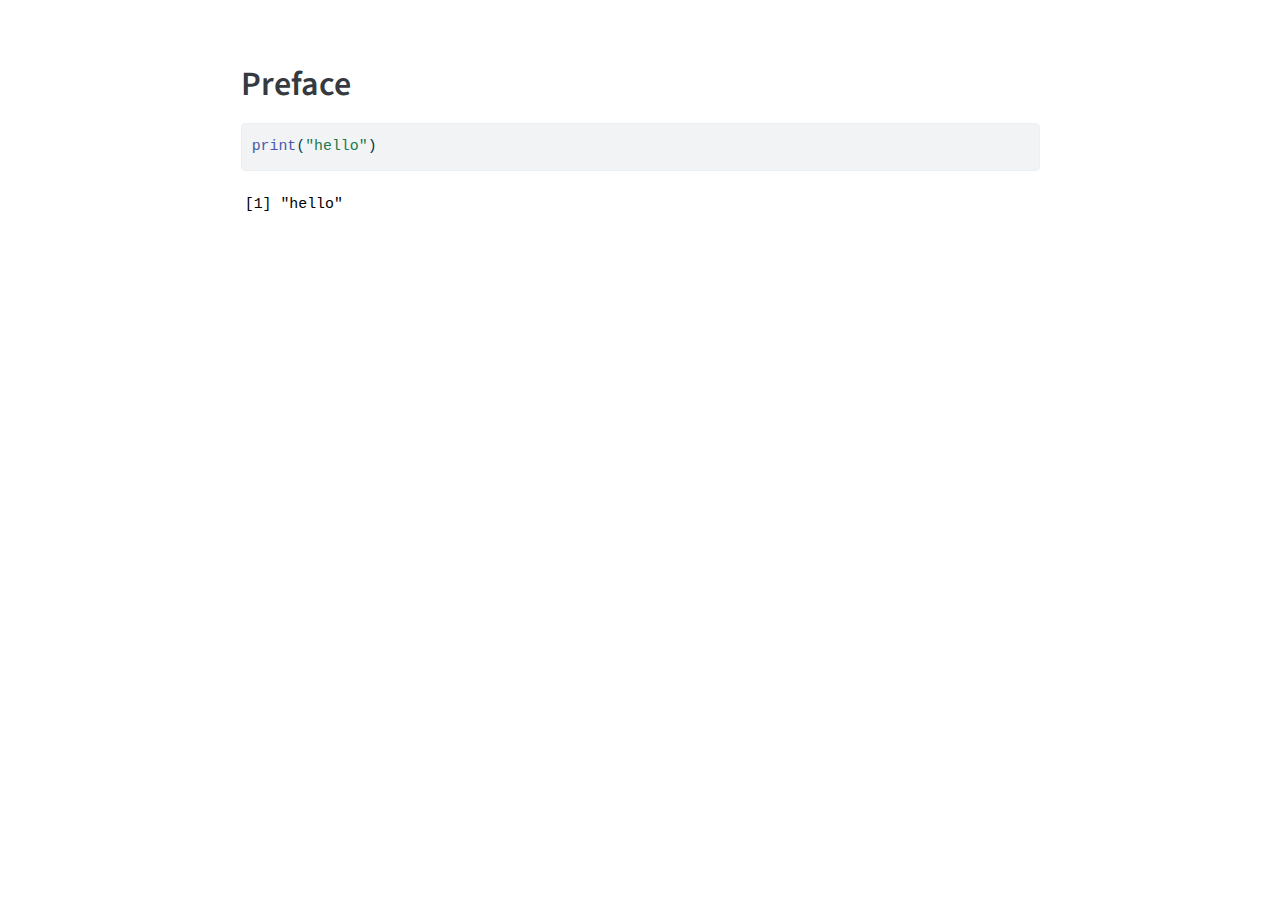
==== docs/index.html @ a54614bc "remove dark theme to resolve render issue" ====
<!DOCTYPE html>
<html xmlns="http://www.w3.org/1999/xhtml" lang="en" xml:lang="en"><head>

<meta charset="utf-8">
<meta name="generator" content="quarto-1.5.52">

<meta name="viewport" content="width=device-width, initial-scale=1.0, user-scalable=yes">


<title>index</title>
<style>
code{white-space: pre-wrap;}
span.smallcaps{font-variant: small-caps;}
div.columns{display: flex; gap: min(4vw, 1.5em);}
div.column{flex: auto; overflow-x: auto;}
div.hanging-indent{margin-left: 1.5em; text-indent: -1.5em;}
ul.task-list{list-style: none;}
ul.task-list li input[type="checkbox"] {
  width: 0.8em;
  margin: 0 0.8em 0.2em -1em; /* quarto-specific, see https://github.com/quarto-dev/quarto-cli/issues/4556 */ 
  vertical-align: middle;
}
/* CSS for syntax highlighting */
pre > code.sourceCode { white-space: pre; position: relative; }
pre > code.sourceCode > span { line-height: 1.25; }
pre > code.sourceCode > span:empty { height: 1.2em; }
.sourceCode { overflow: visible; }
code.sourceCode > span { color: inherit; text-decoration: inherit; }
div.sourceCode { margin: 1em 0; }
pre.sourceCode { margin: 0; }
@media screen {
div.sourceCode { overflow: auto; }
}
@media print {
pre > code.sourceCode { white-space: pre-wrap; }
pre > code.sourceCode > span { display: inline-block; text-indent: -5em; padding-left: 5em; }
}
pre.numberSource code
  { counter-reset: source-line 0; }
pre.numberSource code > span
  { position: relative; left: -4em; counter-increment: source-line; }
pre.numberSource code > span > a:first-child::before
  { content: counter(source-line);
    position: relative; left: -1em; text-align: right; vertical-align: baseline;
    border: none; display: inline-block;
    -webkit-touch-callout: none; -webkit-user-select: none;
    -khtml-user-select: none; -moz-user-select: none;
    -ms-user-select: none; user-select: none;
    padding: 0 4px; width: 4em;
  }
pre.numberSource { margin-left: 3em;  padding-left: 4px; }
div.sourceCode
  {   }
@media screen {
pre > code.sourceCode > span > a:first-child::before { text-decoration: underline; }
}
</style>


<script src="site_libs/quarto-nav/quarto-nav.js"></script>
<script src="site_libs/clipboard/clipboard.min.js"></script>
<script src="site_libs/quarto-search/autocomplete.umd.js"></script>
<script src="site_libs/quarto-search/fuse.min.js"></script>
<script src="site_libs/quarto-search/quarto-search.js"></script>
<meta name="quarto:offset" content="./">
<script src="site_libs/quarto-html/quarto.js"></script>
<script src="site_libs/quarto-html/popper.min.js"></script>
<script src="site_libs/quarto-html/tippy.umd.min.js"></script>
<script src="site_libs/quarto-html/anchor.min.js"></script>
<link href="site_libs/quarto-html/tippy.css" rel="stylesheet">
<link href="site_libs/quarto-html/quarto-syntax-highlighting.css" rel="stylesheet" id="quarto-text-highlighting-styles">
<script src="site_libs/bootstrap/bootstrap.min.js"></script>
<link href="site_libs/bootstrap/bootstrap-icons.css" rel="stylesheet">
<link href="site_libs/bootstrap/bootstrap.min.css" rel="stylesheet" id="quarto-bootstrap" data-mode="light">
<script id="quarto-search-options" type="application/json">{
  "location": "sidebar",
  "copy-button": false,
  "collapse-after": 3,
  "panel-placement": "start",
  "type": "textbox",
  "limit": 50,
  "keyboard-shortcut": [
    "f",
    "/",
    "s"
  ],
  "show-item-context": false,
  "language": {
    "search-no-results-text": "No results",
    "search-matching-documents-text": "matching documents",
    "search-copy-link-title": "Copy link to search",
    "search-hide-matches-text": "Hide additional matches",
    "search-more-match-text": "more match in this document",
    "search-more-matches-text": "more matches in this document",
    "search-clear-button-title": "Clear",
    "search-text-placeholder": "",
    "search-detached-cancel-button-title": "Cancel",
    "search-submit-button-title": "Submit",
    "search-label": "Search"
  }
}</script>
<style>html{ scroll-behavior: smooth; }</style>
<script async="" src="https://hypothes.is/embed.js"></script>
<script>
  window.document.addEventListener("DOMContentLoaded", function (_event) {
    document.body.classList.add('hypothesis-enabled');
  });
</script>


</head>

<body class="fullcontent">

<div id="quarto-search-results"></div>
<!-- content -->
<div id="quarto-content" class="quarto-container page-columns page-rows-contents page-layout-article">
<!-- sidebar -->
<!-- margin-sidebar -->
    
<!-- main -->
<main class="content" id="quarto-document-content">




<section id="preface" class="level1 unnumbered">
<h1 class="unnumbered">Preface</h1>
<div class="cell">
<div class="sourceCode cell-code" id="cb1"><pre class="sourceCode r code-with-copy"><code class="sourceCode r"><span id="cb1-1"><a href="#cb1-1" aria-hidden="true" tabindex="-1"></a><span class="fu">print</span>(<span class="st">"hello"</span>)</span></code><button title="Copy to Clipboard" class="code-copy-button"><i class="bi"></i></button></pre></div>
<div class="cell-output cell-output-stdout">
<pre><code>[1] "hello"</code></pre>
</div>
</div>


</section>

</main> <!-- /main -->
<script id="quarto-html-after-body" type="application/javascript">
window.document.addEventListener("DOMContentLoaded", function (event) {
  const toggleBodyColorMode = (bsSheetEl) => {
    const mode = bsSheetEl.getAttribute("data-mode");
    const bodyEl = window.document.querySelector("body");
    if (mode === "dark") {
      bodyEl.classList.add("quarto-dark");
      bodyEl.classList.remove("quarto-light");
    } else {
      bodyEl.classList.add("quarto-light");
      bodyEl.classList.remove("quarto-dark");
    }
  }
  const toggleBodyColorPrimary = () => {
    const bsSheetEl = window.document.querySelector("link#quarto-bootstrap");
    if (bsSheetEl) {
      toggleBodyColorMode(bsSheetEl);
    }
  }
  toggleBodyColorPrimary();  
  const icon = "";
  const anchorJS = new window.AnchorJS();
  anchorJS.options = {
    placement: 'right',
    icon: icon
  };
  anchorJS.add('.anchored');
  const isCodeAnnotation = (el) => {
    for (const clz of el.classList) {
      if (clz.startsWith('code-annotation-')) {                     
        return true;
      }
    }
    return false;
  }
  const onCopySuccess = function(e) {
    // button target
    const button = e.trigger;
    // don't keep focus
    button.blur();
    // flash "checked"
    button.classList.add('code-copy-button-checked');
    var currentTitle = button.getAttribute("title");
    button.setAttribute("title", "Copied!");
    let tooltip;
    if (window.bootstrap) {
      button.setAttribute("data-bs-toggle", "tooltip");
      button.setAttribute("data-bs-placement", "left");
      button.setAttribute("data-bs-title", "Copied!");
      tooltip = new bootstrap.Tooltip(button, 
        { trigger: "manual", 
          customClass: "code-copy-button-tooltip",
          offset: [0, -8]});
      tooltip.show();    
    }
    setTimeout(function() {
      if (tooltip) {
        tooltip.hide();
        button.removeAttribute("data-bs-title");
        button.removeAttribute("data-bs-toggle");
        button.removeAttribute("data-bs-placement");
      }
      button.setAttribute("title", currentTitle);
      button.classList.remove('code-copy-button-checked');
    }, 1000);
    // clear code selection
    e.clearSelection();
  }
  const getTextToCopy = function(trigger) {
      const codeEl = trigger.previousElementSibling.cloneNode(true);
      for (const childEl of codeEl.children) {
        if (isCodeAnnotation(childEl)) {
          childEl.remove();
        }
      }
      return codeEl.innerText;
  }
  const clipboard = new window.ClipboardJS('.code-copy-button:not([data-in-quarto-modal])', {
    text: getTextToCopy
  });
  clipboard.on('success', onCopySuccess);
  if (window.document.getElementById('quarto-embedded-source-code-modal')) {
    // For code content inside modals, clipBoardJS needs to be initialized with a container option
    // TODO: Check when it could be a function (https://github.com/zenorocha/clipboard.js/issues/860)
    const clipboardModal = new window.ClipboardJS('.code-copy-button[data-in-quarto-modal]', {
      text: getTextToCopy,
      container: window.document.getElementById('quarto-embedded-source-code-modal')
    });
    clipboardModal.on('success', onCopySuccess);
  }
    var localhostRegex = new RegExp(/^(?:http|https):\/\/localhost\:?[0-9]*\//);
    var mailtoRegex = new RegExp(/^mailto:/);
      var filterRegex = new RegExp('/' + window.location.host + '/');
    var isInternal = (href) => {
        return filterRegex.test(href) || localhostRegex.test(href) || mailtoRegex.test(href);
    }
    // Inspect non-navigation links and adorn them if external
 	var links = window.document.querySelectorAll('a[href]:not(.nav-link):not(.navbar-brand):not(.toc-action):not(.sidebar-link):not(.sidebar-item-toggle):not(.pagination-link):not(.no-external):not([aria-hidden]):not(.dropdown-item):not(.quarto-navigation-tool):not(.about-link)');
    for (var i=0; i<links.length; i++) {
      const link = links[i];
      if (!isInternal(link.href)) {
        // undo the damage that might have been done by quarto-nav.js in the case of
        // links that we want to consider external
        if (link.dataset.originalHref !== undefined) {
          link.href = link.dataset.originalHref;
        }
      }
    }
  function tippyHover(el, contentFn, onTriggerFn, onUntriggerFn) {
    const config = {
      allowHTML: true,
      maxWidth: 500,
      delay: 100,
      arrow: false,
      appendTo: function(el) {
          return el.parentElement;
      },
      interactive: true,
      interactiveBorder: 10,
      theme: 'quarto',
      placement: 'bottom-start',
    };
    if (contentFn) {
      config.content = contentFn;
    }
    if (onTriggerFn) {
      config.onTrigger = onTriggerFn;
    }
    if (onUntriggerFn) {
      config.onUntrigger = onUntriggerFn;
    }
    window.tippy(el, config); 
  }
  const noterefs = window.document.querySelectorAll('a[role="doc-noteref"]');
  for (var i=0; i<noterefs.length; i++) {
    const ref = noterefs[i];
    tippyHover(ref, function() {
      // use id or data attribute instead here
      let href = ref.getAttribute('data-footnote-href') || ref.getAttribute('href');
      try { href = new URL(href).hash; } catch {}
      const id = href.replace(/^#\/?/, "");
      const note = window.document.getElementById(id);
      if (note) {
        return note.innerHTML;
      } else {
        return "";
      }
    });
  }
  const xrefs = window.document.querySelectorAll('a.quarto-xref');
  const processXRef = (id, note) => {
    // Strip column container classes
    const stripColumnClz = (el) => {
      el.classList.remove("page-full", "page-columns");
      if (el.children) {
        for (const child of el.children) {
          stripColumnClz(child);
        }
      }
    }
    stripColumnClz(note)
    if (id === null || id.startsWith('sec-')) {
      // Special case sections, only their first couple elements
      const container = document.createElement("div");
      if (note.children && note.children.length > 2) {
        container.appendChild(note.children[0].cloneNode(true));
        for (let i = 1; i < note.children.length; i++) {
          const child = note.children[i];
          if (child.tagName === "P" && child.innerText === "") {
            continue;
          } else {
            container.appendChild(child.cloneNode(true));
            break;
          }
        }
        if (window.Quarto?.typesetMath) {
          window.Quarto.typesetMath(container);
        }
        return container.innerHTML
      } else {
        if (window.Quarto?.typesetMath) {
          window.Quarto.typesetMath(note);
        }
        return note.innerHTML;
      }
    } else {
      // Remove any anchor links if they are present
      const anchorLink = note.querySelector('a.anchorjs-link');
      if (anchorLink) {
        anchorLink.remove();
      }
      if (window.Quarto?.typesetMath) {
        window.Quarto.typesetMath(note);
      }
      // TODO in 1.5, we should make sure this works without a callout special case
      if (note.classList.contains("callout")) {
        return note.outerHTML;
      } else {
        return note.innerHTML;
      }
    }
  }
  for (var i=0; i<xrefs.length; i++) {
    const xref = xrefs[i];
    tippyHover(xref, undefined, function(instance) {
      instance.disable();
      let url = xref.getAttribute('href');
      let hash = undefined; 
      if (url.startsWith('#')) {
        hash = url;
      } else {
        try { hash = new URL(url).hash; } catch {}
      }
      if (hash) {
        const id = hash.replace(/^#\/?/, "");
        const note = window.document.getElementById(id);
        if (note !== null) {
          try {
            const html = processXRef(id, note.cloneNode(true));
            instance.setContent(html);
          } finally {
            instance.enable();
            instance.show();
          }
        } else {
          // See if we can fetch this
          fetch(url.split('#')[0])
          .then(res => res.text())
          .then(html => {
            const parser = new DOMParser();
            const htmlDoc = parser.parseFromString(html, "text/html");
            const note = htmlDoc.getElementById(id);
            if (note !== null) {
              const html = processXRef(id, note);
              instance.setContent(html);
            } 
          }).finally(() => {
            instance.enable();
            instance.show();
          });
        }
      } else {
        // See if we can fetch a full url (with no hash to target)
        // This is a special case and we should probably do some content thinning / targeting
        fetch(url)
        .then(res => res.text())
        .then(html => {
          const parser = new DOMParser();
          const htmlDoc = parser.parseFromString(html, "text/html");
          const note = htmlDoc.querySelector('main.content');
          if (note !== null) {
            // This should only happen for chapter cross references
            // (since there is no id in the URL)
            // remove the first header
            if (note.children.length > 0 && note.children[0].tagName === "HEADER") {
              note.children[0].remove();
            }
            const html = processXRef(null, note);
            instance.setContent(html);
          } 
        }).finally(() => {
          instance.enable();
          instance.show();
        });
      }
    }, function(instance) {
    });
  }
      let selectedAnnoteEl;
      const selectorForAnnotation = ( cell, annotation) => {
        let cellAttr = 'data-code-cell="' + cell + '"';
        let lineAttr = 'data-code-annotation="' +  annotation + '"';
        const selector = 'span[' + cellAttr + '][' + lineAttr + ']';
        return selector;
      }
      const selectCodeLines = (annoteEl) => {
        const doc = window.document;
        const targetCell = annoteEl.getAttribute("data-target-cell");
        const targetAnnotation = annoteEl.getAttribute("data-target-annotation");
        const annoteSpan = window.document.querySelector(selectorForAnnotation(targetCell, targetAnnotation));
        const lines = annoteSpan.getAttribute("data-code-lines").split(",");
        const lineIds = lines.map((line) => {
          return targetCell + "-" + line;
        })
        let top = null;
        let height = null;
        let parent = null;
        if (lineIds.length > 0) {
            //compute the position of the single el (top and bottom and make a div)
            const el = window.document.getElementById(lineIds[0]);
            top = el.offsetTop;
            height = el.offsetHeight;
            parent = el.parentElement.parentElement;
          if (lineIds.length > 1) {
            const lastEl = window.document.getElementById(lineIds[lineIds.length - 1]);
            const bottom = lastEl.offsetTop + lastEl.offsetHeight;
            height = bottom - top;
          }
          if (top !== null && height !== null && parent !== null) {
            // cook up a div (if necessary) and position it 
            let div = window.document.getElementById("code-annotation-line-highlight");
            if (div === null) {
              div = window.document.createElement("div");
              div.setAttribute("id", "code-annotation-line-highlight");
              div.style.position = 'absolute';
              parent.appendChild(div);
            }
            div.style.top = top - 2 + "px";
            div.style.height = height + 4 + "px";
            div.style.left = 0;
            let gutterDiv = window.document.getElementById("code-annotation-line-highlight-gutter");
            if (gutterDiv === null) {
              gutterDiv = window.document.createElement("div");
              gutterDiv.setAttribute("id", "code-annotation-line-highlight-gutter");
              gutterDiv.style.position = 'absolute';
              const codeCell = window.document.getElementById(targetCell);
              const gutter = codeCell.querySelector('.code-annotation-gutter');
              gutter.appendChild(gutterDiv);
            }
            gutterDiv.style.top = top - 2 + "px";
            gutterDiv.style.height = height + 4 + "px";
          }
          selectedAnnoteEl = annoteEl;
        }
      };
      const unselectCodeLines = () => {
        const elementsIds = ["code-annotation-line-highlight", "code-annotation-line-highlight-gutter"];
        elementsIds.forEach((elId) => {
          const div = window.document.getElementById(elId);
          if (div) {
            div.remove();
          }
        });
        selectedAnnoteEl = undefined;
      };
        // Handle positioning of the toggle
    window.addEventListener(
      "resize",
      throttle(() => {
        elRect = undefined;
        if (selectedAnnoteEl) {
          selectCodeLines(selectedAnnoteEl);
        }
      }, 10)
    );
    function throttle(fn, ms) {
    let throttle = false;
    let timer;
      return (...args) => {
        if(!throttle) { // first call gets through
            fn.apply(this, args);
            throttle = true;
        } else { // all the others get throttled
            if(timer) clearTimeout(timer); // cancel #2
            timer = setTimeout(() => {
              fn.apply(this, args);
              timer = throttle = false;
            }, ms);
        }
      };
    }
      // Attach click handler to the DT
      const annoteDls = window.document.querySelectorAll('dt[data-target-cell]');
      for (const annoteDlNode of annoteDls) {
        annoteDlNode.addEventListener('click', (event) => {
          const clickedEl = event.target;
          if (clickedEl !== selectedAnnoteEl) {
            unselectCodeLines();
            const activeEl = window.document.querySelector('dt[data-target-cell].code-annotation-active');
            if (activeEl) {
              activeEl.classList.remove('code-annotation-active');
            }
            selectCodeLines(clickedEl);
            clickedEl.classList.add('code-annotation-active');
          } else {
            // Unselect the line
            unselectCodeLines();
            clickedEl.classList.remove('code-annotation-active');
          }
        });
      }
  const findCites = (el) => {
    const parentEl = el.parentElement;
    if (parentEl) {
      const cites = parentEl.dataset.cites;
      if (cites) {
        return {
          el,
          cites: cites.split(' ')
        };
      } else {
        return findCites(el.parentElement)
      }
    } else {
      return undefined;
    }
  };
  var bibliorefs = window.document.querySelectorAll('a[role="doc-biblioref"]');
  for (var i=0; i<bibliorefs.length; i++) {
    const ref = bibliorefs[i];
    const citeInfo = findCites(ref);
    if (citeInfo) {
      tippyHover(citeInfo.el, function() {
        var popup = window.document.createElement('div');
        citeInfo.cites.forEach(function(cite) {
          var citeDiv = window.document.createElement('div');
          citeDiv.classList.add('hanging-indent');
          citeDiv.classList.add('csl-entry');
          var biblioDiv = window.document.getElementById('ref-' + cite);
          if (biblioDiv) {
            citeDiv.innerHTML = biblioDiv.innerHTML;
          }
          popup.appendChild(citeDiv);
        });
        return popup.innerHTML;
      });
    }
  }
});
</script>
</div> <!-- /content -->




<script src="site_libs/quarto-html/zenscroll-min.js"></script>
</body></html>
---- docs/site_libs/quarto-html/tippy.css ----
.tippy-box[data-animation=fade][data-state=hidden]{opacity:0}[data-tippy-root]{max-width:calc(100vw - 10px)}.tippy-box{position:relative;background-color:#333;color:#fff;border-radius:4px;font-size:14px;line-height:1.4;white-space:normal;outline:0;transition-property:transform,visibility,opacity}.tippy-box[data-placement^=top]>.tippy-arrow{bottom:0}.tippy-box[data-placement^=top]>.tippy-arrow:before{bottom:-7px;left:0;border-width:8px 8px 0;border-top-color:initial;transform-origin:center top}.tippy-box[data-placement^=bottom]>.tippy-arrow{top:0}.tippy-box[data-placement^=bottom]>.tippy-arrow:before{top:-7px;left:0;border-width:0 8px 8px;border-bottom-color:initial;transform-origin:center bottom}.tippy-box[data-placement^=left]>.tippy-arrow{right:0}.tippy-box[data-placement^=left]>.tippy-arrow:before{border-width:8px 0 8px 8px;border-left-color:initial;right:-7px;transform-origin:center left}.tippy-box[data-placement^=right]>.tippy-arrow{left:0}.tippy-box[data-placement^=right]>.tippy-arrow:before{left:-7px;border-width:8px 8px 8px 0;border-right-color:initial;transform-origin:center right}.tippy-box[data-inertia][data-state=visible]{transition-timing-function:cubic-bezier(.54,1.5,.38,1.11)}.tippy-arrow{width:16px;height:16px;color:#333}.tippy-arrow:before{content:"";position:absolute;border-color:transparent;border-style:solid}.tippy-content{position:relative;padding:5px 9px;z-index:1}
---- docs/site_libs/quarto-html/quarto-syntax-highlighting.css ----
/* quarto syntax highlight colors */
:root {
  --quarto-hl-ot-color: #003B4F;
  --quarto-hl-at-color: #657422;
  --quarto-hl-ss-color: #20794D;
  --quarto-hl-an-color: #5E5E5E;
  --quarto-hl-fu-color: #4758AB;
  --quarto-hl-st-color: #20794D;
  --quarto-hl-cf-color: #003B4F;
  --quarto-hl-op-color: #5E5E5E;
  --quarto-hl-er-color: #AD0000;
  --quarto-hl-bn-color: #AD0000;
  --quarto-hl-al-color: #AD0000;
  --quarto-hl-va-color: #111111;
  --quarto-hl-bu-color: inherit;
  --quarto-hl-ex-color: inherit;
  --quarto-hl-pp-color: #AD0000;
  --quarto-hl-in-color: #5E5E5E;
  --quarto-hl-vs-color: #20794D;
  --quarto-hl-wa-color: #5E5E5E;
  --quarto-hl-do-color: #5E5E5E;
  --quarto-hl-im-color: #00769E;
  --quarto-hl-ch-color: #20794D;
  --quarto-hl-dt-color: #AD0000;
  --quarto-hl-fl-color: #AD0000;
  --quarto-hl-co-color: #5E5E5E;
  --quarto-hl-cv-color: #5E5E5E;
  --quarto-hl-cn-color: #8f5902;
  --quarto-hl-sc-color: #5E5E5E;
  --quarto-hl-dv-color: #AD0000;
  --quarto-hl-kw-color: #003B4F;
}

/* other quarto variables */
:root {
  --quarto-font-monospace: SFMono-Regular, Menlo, Monaco, Consolas, "Liberation Mono", "Courier New", monospace;
}

pre > code.sourceCode > span {
  color: #003B4F;
}

code span {
  color: #003B4F;
}

code.sourceCode > span {
  color: #003B4F;
}

div.sourceCode,
div.sourceCode pre.sourceCode {
  color: #003B4F;
}

code span.ot {
  color: #003B4F;
  font-style: inherit;
}

code span.at {
  color: #657422;
  font-style: inherit;
}

code span.ss {
  color: #20794D;
  font-style: inherit;
}

code span.an {
  color: #5E5E5E;
  font-style: inherit;
}

code span.fu {
  color: #4758AB;
  font-style: inherit;
}

code span.st {
  color: #20794D;
  font-style: inherit;
}

code span.cf {
  color: #003B4F;
  font-weight: bold;
  font-style: inherit;
}

code span.op {
  color: #5E5E5E;
  font-style: inherit;
}

code span.er {
  color: #AD0000;
  font-style: inherit;
}

code span.bn {
  color: #AD0000;
  font-style: inherit;
}

code span.al {
  color: #AD0000;
  font-style: inherit;
}

code span.va {
  color: #111111;
  font-style: inherit;
}

code span.bu {
  font-style: inherit;
}

code span.ex {
  font-style: inherit;
}

code span.pp {
  color: #AD0000;
  font-style: inherit;
}

code span.in {
  color: #5E5E5E;
  font-style: inherit;
}

code span.vs {
  color: #20794D;
  font-style: inherit;
}

code span.wa {
  color: #5E5E5E;
  font-style: italic;
}

code span.do {
  color: #5E5E5E;
  font-style: italic;
}

code span.im {
  color: #00769E;
  font-style: inherit;
}

code span.ch {
  color: #20794D;
  font-style: inherit;
}

code span.dt {
  color: #AD0000;
  font-style: inherit;
}

code span.fl {
  color: #AD0000;
  font-style: inherit;
}

code span.co {
  color: #5E5E5E;
  font-style: inherit;
}

code span.cv {
  color: #5E5E5E;
  font-style: italic;
}

code span.cn {
  color: #8f5902;
  font-style: inherit;
}

code span.sc {
  color: #5E5E5E;
  font-style: inherit;
}

code span.dv {
  color: #AD0000;
  font-style: inherit;
}

code span.kw {
  color: #003B4F;
  font-weight: bold;
  font-style: inherit;
}

.prevent-inlining {
  content: "</";
}

/*# sourceMappingURL=debc5d5d77c3f9108843748ff7464032.css.map */
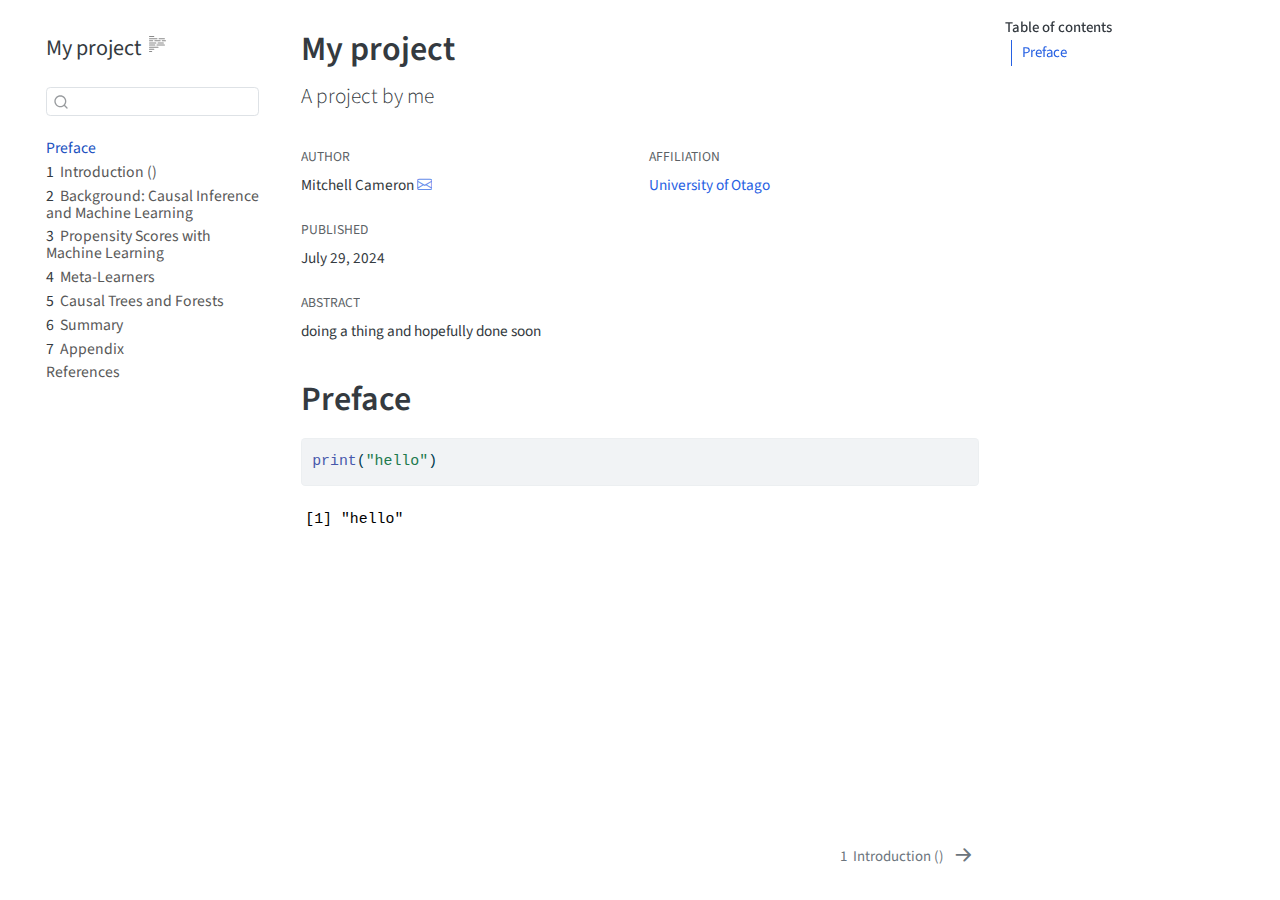
==== commit 8acbaf2a: "addition of project files" ====
--- a/docs/index.html
+++ b/docs/index.html
@@ -6,8 +6,10 @@
 
 <meta name="viewport" content="width=device-width, initial-scale=1.0, user-scalable=yes">
 
-
-<title>index</title>
+<meta name="author" content="Mitchell Cameron">
+<meta name="dcterms.date" content="2024-07-29">
+
+<title>My project</title>
 <style>
 code{white-space: pre-wrap;}
 span.smallcaps{font-variant: small-caps;}
@@ -58,11 +60,13 @@
 
 
 <script src="site_libs/quarto-nav/quarto-nav.js"></script>
+<script src="site_libs/quarto-nav/headroom.min.js"></script>
 <script src="site_libs/clipboard/clipboard.min.js"></script>
 <script src="site_libs/quarto-search/autocomplete.umd.js"></script>
 <script src="site_libs/quarto-search/fuse.min.js"></script>
 <script src="site_libs/quarto-search/quarto-search.js"></script>
 <meta name="quarto:offset" content="./">
+<link href="./intro.html" rel="next">
 <script src="site_libs/quarto-html/quarto.js"></script>
 <script src="site_libs/quarto-html/popper.min.js"></script>
 <script src="site_libs/quarto-html/tippy.umd.min.js"></script>
@@ -110,18 +114,163 @@
 
 </head>
 
-<body class="fullcontent">
+<body class="nav-sidebar floating">
 
 <div id="quarto-search-results"></div>
+  <header id="quarto-header" class="headroom fixed-top">
+  <nav class="quarto-secondary-nav">
+    <div class="container-fluid d-flex">
+      <button type="button" class="quarto-btn-toggle btn" data-bs-toggle="collapse" role="button" data-bs-target=".quarto-sidebar-collapse-item" aria-controls="quarto-sidebar" aria-expanded="false" aria-label="Toggle sidebar navigation" onclick="if (window.quartoToggleHeadroom) { window.quartoToggleHeadroom(); }">
+        <i class="bi bi-layout-text-sidebar-reverse"></i>
+      </button>
+        <nav class="quarto-page-breadcrumbs" aria-label="breadcrumb"><ol class="breadcrumb"><li class="breadcrumb-item"><a href="./index.html">Preface</a></li></ol></nav>
+        <a class="flex-grow-1" role="navigation" data-bs-toggle="collapse" data-bs-target=".quarto-sidebar-collapse-item" aria-controls="quarto-sidebar" aria-expanded="false" aria-label="Toggle sidebar navigation" onclick="if (window.quartoToggleHeadroom) { window.quartoToggleHeadroom(); }">      
+        </a>
+      <button type="button" class="btn quarto-search-button" aria-label="Search" onclick="window.quartoOpenSearch();">
+        <i class="bi bi-search"></i>
+      </button>
+    </div>
+  </nav>
+</header>
 <!-- content -->
 <div id="quarto-content" class="quarto-container page-columns page-rows-contents page-layout-article">
 <!-- sidebar -->
+  <nav id="quarto-sidebar" class="sidebar collapse collapse-horizontal quarto-sidebar-collapse-item sidebar-navigation floating overflow-auto">
+    <div class="pt-lg-2 mt-2 text-left sidebar-header">
+    <div class="sidebar-title mb-0 py-0">
+      <a href="./">My project</a> 
+        <div class="sidebar-tools-main">
+  <a href="" class="quarto-reader-toggle quarto-navigation-tool px-1" onclick="window.quartoToggleReader(); return false;" title="Toggle reader mode">
+  <div class="quarto-reader-toggle-btn">
+  <i class="bi"></i>
+  </div>
+</a>
+</div>
+    </div>
+      </div>
+        <div class="mt-2 flex-shrink-0 align-items-center">
+        <div class="sidebar-search">
+        <div id="quarto-search" class="" title="Search"></div>
+        </div>
+        </div>
+    <div class="sidebar-menu-container"> 
+    <ul class="list-unstyled mt-1">
+        <li class="sidebar-item">
+  <div class="sidebar-item-container"> 
+  <a href="./index.html" class="sidebar-item-text sidebar-link active">
+ <span class="menu-text">Preface</span></a>
+  </div>
+</li>
+        <li class="sidebar-item">
+  <div class="sidebar-item-container"> 
+  <a href="./intro.html" class="sidebar-item-text sidebar-link">
+ <span class="menu-text"><span class="chapter-number">1</span>&nbsp; <span class="chapter-title">Introduction ()</span></span></a>
+  </div>
+</li>
+        <li class="sidebar-item">
+  <div class="sidebar-item-container"> 
+  <a href="./background.html" class="sidebar-item-text sidebar-link">
+ <span class="menu-text"><span class="chapter-number">2</span>&nbsp; <span class="chapter-title">Background: Causal Inference and Machine Learning</span></span></a>
+  </div>
+</li>
+        <li class="sidebar-item">
+  <div class="sidebar-item-container"> 
+  <a href="./propensity.html" class="sidebar-item-text sidebar-link">
+ <span class="menu-text"><span class="chapter-number">3</span>&nbsp; <span class="chapter-title">Propensity Scores with Machine Learning</span></span></a>
+  </div>
+</li>
+        <li class="sidebar-item">
+  <div class="sidebar-item-container"> 
+  <a href="./metalearners.html" class="sidebar-item-text sidebar-link">
+ <span class="menu-text"><span class="chapter-number">4</span>&nbsp; <span class="chapter-title">Meta-Learners</span></span></a>
+  </div>
+</li>
+        <li class="sidebar-item">
+  <div class="sidebar-item-container"> 
+  <a href="./trees.html" class="sidebar-item-text sidebar-link">
+ <span class="menu-text"><span class="chapter-number">5</span>&nbsp; <span class="chapter-title">Causal Trees and Forests</span></span></a>
+  </div>
+</li>
+        <li class="sidebar-item">
+  <div class="sidebar-item-container"> 
+  <a href="./summary.html" class="sidebar-item-text sidebar-link">
+ <span class="menu-text"><span class="chapter-number">6</span>&nbsp; <span class="chapter-title">Summary</span></span></a>
+  </div>
+</li>
+        <li class="sidebar-item">
+  <div class="sidebar-item-container"> 
+  <a href="./appendix.html" class="sidebar-item-text sidebar-link">
+ <span class="menu-text"><span class="chapter-number">7</span>&nbsp; <span class="chapter-title">Appendix</span></span></a>
+  </div>
+</li>
+        <li class="sidebar-item">
+  <div class="sidebar-item-container"> 
+  <a href="./references.html" class="sidebar-item-text sidebar-link">
+ <span class="menu-text">References</span></a>
+  </div>
+</li>
+    </ul>
+    </div>
+</nav>
+<div id="quarto-sidebar-glass" class="quarto-sidebar-collapse-item" data-bs-toggle="collapse" data-bs-target=".quarto-sidebar-collapse-item"></div>
 <!-- margin-sidebar -->
-    
+    <div id="quarto-margin-sidebar" class="sidebar margin-sidebar">
+        <nav id="TOC" role="doc-toc" class="toc-active">
+    <h2 id="toc-title">Table of contents</h2>
+   
+  <ul>
+  <li><a href="#preface" id="toc-preface" class="nav-link active" data-scroll-target="#preface">Preface</a></li>
+  </ul>
+</nav>
+    </div>
 <!-- main -->
 <main class="content" id="quarto-document-content">
 
-
+<header id="title-block-header" class="quarto-title-block default">
+<div class="quarto-title">
+<h1 class="title">My project</h1>
+<p class="subtitle lead">A project by me</p>
+</div>
+
+
+<div class="quarto-title-meta-author">
+  <div class="quarto-title-meta-heading">Author</div>
+  <div class="quarto-title-meta-heading">Affiliation</div>
+  
+    <div class="quarto-title-meta-contents">
+    <p class="author">Mitchell Cameron <a href="mailto:mitchell.cameron@postgrad.otago.ac.nz" class="quarto-title-author-email"><i class="bi bi-envelope"></i></a> </p>
+  </div>
+  <div class="quarto-title-meta-contents">
+        <p class="affiliation">
+            <a href="www.otago.ac.nz">
+            University of Otago
+            </a>
+          </p>
+      </div>
+  </div>
+
+<div class="quarto-title-meta">
+
+      
+    <div>
+    <div class="quarto-title-meta-heading">Published</div>
+    <div class="quarto-title-meta-contents">
+      <p class="date">July 29, 2024</p>
+    </div>
+  </div>
+  
+    
+  </div>
+  
+<div>
+  <div class="abstract">
+    <div class="block-title">Abstract</div>
+    <p>doing a thing and hopefully done soon</p>
+  </div>
+</div>
+
+
+</header>
 
 
 <section id="preface" class="level1 unnumbered">
@@ -557,6 +706,15 @@
   }
 });
 </script>
+<nav class="page-navigation">
+  <div class="nav-page nav-page-previous">
+  </div>
+  <div class="nav-page nav-page-next">
+      <a href="./intro.html" class="pagination-link" aria-label="Introduction ()">
+        <span class="nav-page-text"><span class="chapter-number">1</span>&nbsp; <span class="chapter-title">Introduction ()</span></span> <i class="bi bi-arrow-right-short"></i>
+      </a>
+  </div>
+</nav>
 </div> <!-- /content -->
 
 
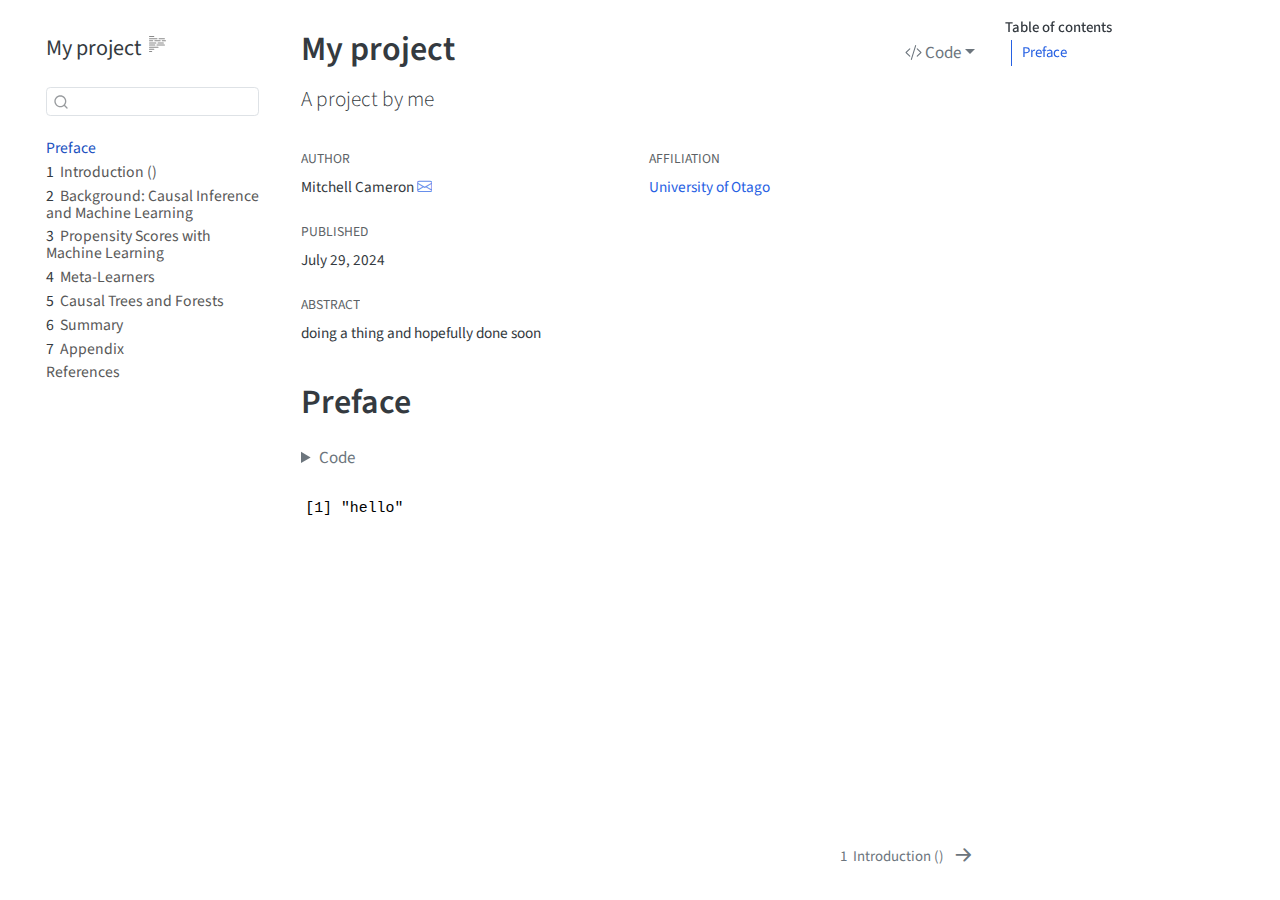
==== commit 3e396964: "minor changes to file structure. also, replace tikz with graphviz graphics" ====
--- a/docs/index.html
+++ b/docs/index.html
@@ -228,7 +228,7 @@
 
 <header id="title-block-header" class="quarto-title-block default">
 <div class="quarto-title">
-<h1 class="title">My project</h1>
+<div class="quarto-title-block"><div><h1 class="title">My project</h1><button type="button" class="btn code-tools-button dropdown-toggle" id="quarto-code-tools-menu" data-bs-toggle="dropdown" aria-expanded="false"><i class="bi"></i> Code</button><ul class="dropdown-menu dropdown-menu-end" aria-labelelledby="quarto-code-tools-menu"><li><a id="quarto-show-all-code" class="dropdown-item" href="javascript:void(0)" role="button">Show All Code</a></li><li><a id="quarto-hide-all-code" class="dropdown-item" href="javascript:void(0)" role="button">Hide All Code</a></li><li><hr class="dropdown-divider"></li><li><a id="quarto-view-source" class="dropdown-item" href="javascript:void(0)" role="button">View Source</a></li></ul></div></div>
 <p class="subtitle lead">A project by me</p>
 </div>
 
@@ -276,12 +276,17 @@
 <section id="preface" class="level1 unnumbered">
 <h1 class="unnumbered">Preface</h1>
 <div class="cell">
+<details class="code-fold">
+<summary>Code</summary>
 <div class="sourceCode cell-code" id="cb1"><pre class="sourceCode r code-with-copy"><code class="sourceCode r"><span id="cb1-1"><a href="#cb1-1" aria-hidden="true" tabindex="-1"></a><span class="fu">print</span>(<span class="st">"hello"</span>)</span></code><button title="Copy to Clipboard" class="code-copy-button"><i class="bi"></i></button></pre></div>
+</details>
 <div class="cell-output cell-output-stdout">
 <pre><code>[1] "hello"</code></pre>
 </div>
 </div>
 
+
+<!-- -->
 
 </section>
 
@@ -375,6 +380,57 @@
       container: window.document.getElementById('quarto-embedded-source-code-modal')
     });
     clipboardModal.on('success', onCopySuccess);
+  }
+  const viewSource = window.document.getElementById('quarto-view-source') ||
+                     window.document.getElementById('quarto-code-tools-source');
+  if (viewSource) {
+    const sourceUrl = viewSource.getAttribute("data-quarto-source-url");
+    viewSource.addEventListener("click", function(e) {
+      if (sourceUrl) {
+        // rstudio viewer pane
+        if (/\bcapabilities=\b/.test(window.location)) {
+          window.open(sourceUrl);
+        } else {
+          window.location.href = sourceUrl;
+        }
+      } else {
+        const modal = new bootstrap.Modal(document.getElementById('quarto-embedded-source-code-modal'));
+        modal.show();
+      }
+      return false;
+    });
+  }
+  function toggleCodeHandler(show) {
+    return function(e) {
+      const detailsSrc = window.document.querySelectorAll(".cell > details > .sourceCode");
+      for (let i=0; i<detailsSrc.length; i++) {
+        const details = detailsSrc[i].parentElement;
+        if (show) {
+          details.open = true;
+        } else {
+          details.removeAttribute("open");
+        }
+      }
+      const cellCodeDivs = window.document.querySelectorAll(".cell > .sourceCode");
+      const fromCls = show ? "hidden" : "unhidden";
+      const toCls = show ? "unhidden" : "hidden";
+      for (let i=0; i<cellCodeDivs.length; i++) {
+        const codeDiv = cellCodeDivs[i];
+        if (codeDiv.classList.contains(fromCls)) {
+          codeDiv.classList.remove(fromCls);
+          codeDiv.classList.add(toCls);
+        } 
+      }
+      return false;
+    }
+  }
+  const hideAllCode = window.document.getElementById("quarto-hide-all-code");
+  if (hideAllCode) {
+    hideAllCode.addEventListener("click", toggleCodeHandler(false));
+  }
+  const showAllCode = window.document.getElementById("quarto-show-all-code");
+  if (showAllCode) {
+    showAllCode.addEventListener("click", toggleCodeHandler(true));
   }
     var localhostRegex = new RegExp(/^(?:http|https):\/\/localhost\:?[0-9]*\//);
     var mailtoRegex = new RegExp(/^mailto:/);
@@ -714,7 +770,25 @@
         <span class="nav-page-text"><span class="chapter-number">1</span>&nbsp; <span class="chapter-title">Introduction ()</span></span> <i class="bi bi-arrow-right-short"></i>
       </a>
   </div>
-</nav>
+</nav><div class="modal fade" id="quarto-embedded-source-code-modal" tabindex="-1" aria-labelledby="quarto-embedded-source-code-modal-label" aria-hidden="true"><div class="modal-dialog modal-dialog-scrollable"><div class="modal-content"><div class="modal-header"><h5 class="modal-title" id="quarto-embedded-source-code-modal-label">Source Code</h5><button class="btn-close" data-bs-dismiss="modal"></button></div><div class="modal-body"><div class="">
+<div class="sourceCode" id="cb3" data-shortcodes="false"><pre class="sourceCode markdown code-with-copy"><code class="sourceCode markdown"><span id="cb3-1"><a href="#cb3-1" aria-hidden="true" tabindex="-1"></a><span class="in">```{r include=FALSE}</span></span>
+<span id="cb3-2"><a href="#cb3-2" aria-hidden="true" tabindex="-1"></a><span class="in">load(file = "my_environment.RData")</span></span>
+<span id="cb3-3"><a href="#cb3-3" aria-hidden="true" tabindex="-1"></a><span class="in">```</span></span>
+<span id="cb3-4"><a href="#cb3-4" aria-hidden="true" tabindex="-1"></a><span class="fu"># Preface {.unnumbered}</span></span>
+<span id="cb3-5"><a href="#cb3-5" aria-hidden="true" tabindex="-1"></a></span>
+<span id="cb3-6"><a href="#cb3-6" aria-hidden="true" tabindex="-1"></a></span>
+<span id="cb3-7"><a href="#cb3-7" aria-hidden="true" tabindex="-1"></a></span>
+<span id="cb3-10"><a href="#cb3-10" aria-hidden="true" tabindex="-1"></a><span class="in">```{r}</span></span>
+<span id="cb3-11"><a href="#cb3-11" aria-hidden="true" tabindex="-1"></a><span class="fu">print</span>(<span class="st">"hello"</span>)</span>
+<span id="cb3-12"><a href="#cb3-12" aria-hidden="true" tabindex="-1"></a><span class="in">```</span></span>
+<span id="cb3-13"><a href="#cb3-13" aria-hidden="true" tabindex="-1"></a></span>
+<span id="cb3-14"><a href="#cb3-14" aria-hidden="true" tabindex="-1"></a></span>
+<span id="cb3-15"><a href="#cb3-15" aria-hidden="true" tabindex="-1"></a></span>
+<span id="cb3-16"><a href="#cb3-16" aria-hidden="true" tabindex="-1"></a><span class="in">```{r include=FALSE}</span></span>
+<span id="cb3-17"><a href="#cb3-17" aria-hidden="true" tabindex="-1"></a><span class="in">save.image(file = "my_environment.RData")</span></span>
+<span id="cb3-18"><a href="#cb3-18" aria-hidden="true" tabindex="-1"></a><span class="in">```</span></span>
+</code><button title="Copy to Clipboard" class="code-copy-button" data-in-quarto-modal=""><i class="bi"></i></button></pre></div>
+</div></div></div></div></div>
 </div> <!-- /content -->
 
 
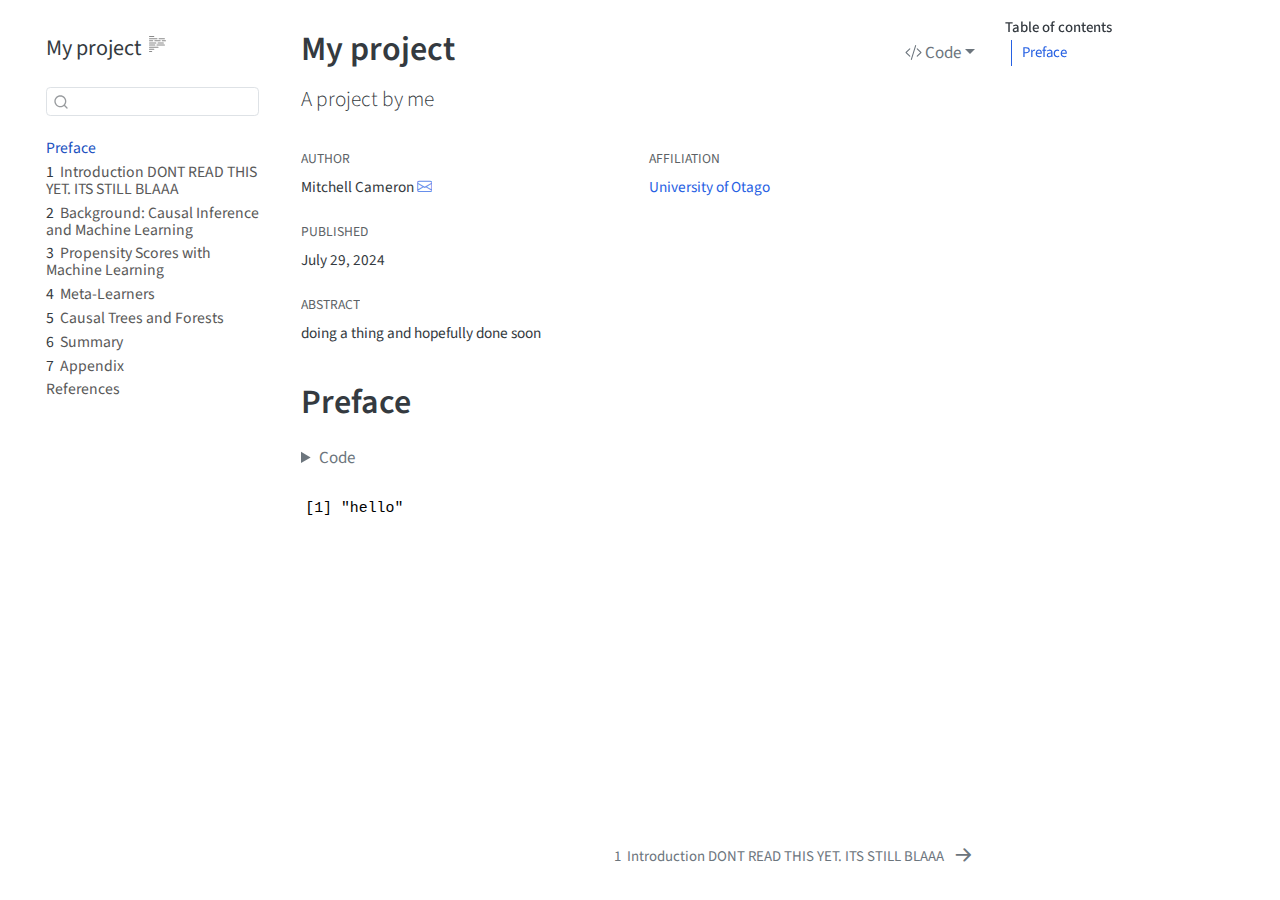
==== commit 3aeab95f: "typo correction and organise intro" ====
--- a/docs/index.html
+++ b/docs/index.html
@@ -164,7 +164,7 @@
         <li class="sidebar-item">
   <div class="sidebar-item-container"> 
   <a href="./intro.html" class="sidebar-item-text sidebar-link">
- <span class="menu-text"><span class="chapter-number">1</span>&nbsp; <span class="chapter-title">Introduction ()</span></span></a>
+ <span class="menu-text"><span class="chapter-number">1</span>&nbsp; <span class="chapter-title">Introduction DONT READ THIS YET. ITS STILL BLAAA</span></span></a>
   </div>
 </li>
         <li class="sidebar-item">
@@ -766,8 +766,8 @@
   <div class="nav-page nav-page-previous">
   </div>
   <div class="nav-page nav-page-next">
-      <a href="./intro.html" class="pagination-link" aria-label="Introduction ()">
-        <span class="nav-page-text"><span class="chapter-number">1</span>&nbsp; <span class="chapter-title">Introduction ()</span></span> <i class="bi bi-arrow-right-short"></i>
+      <a href="./intro.html" class="pagination-link" aria-label="Introduction DONT READ THIS YET. ITS STILL BLAAA">
+        <span class="nav-page-text"><span class="chapter-number">1</span>&nbsp; <span class="chapter-title">Introduction DONT READ THIS YET. ITS STILL BLAAA</span></span> <i class="bi bi-arrow-right-short"></i>
       </a>
   </div>
 </nav><div class="modal fade" id="quarto-embedded-source-code-modal" tabindex="-1" aria-labelledby="quarto-embedded-source-code-modal-label" aria-hidden="true"><div class="modal-dialog modal-dialog-scrollable"><div class="modal-content"><div class="modal-header"><h5 class="modal-title" id="quarto-embedded-source-code-modal-label">Source Code</h5><button class="btn-close" data-bs-dismiss="modal"></button></div><div class="modal-body"><div class="">
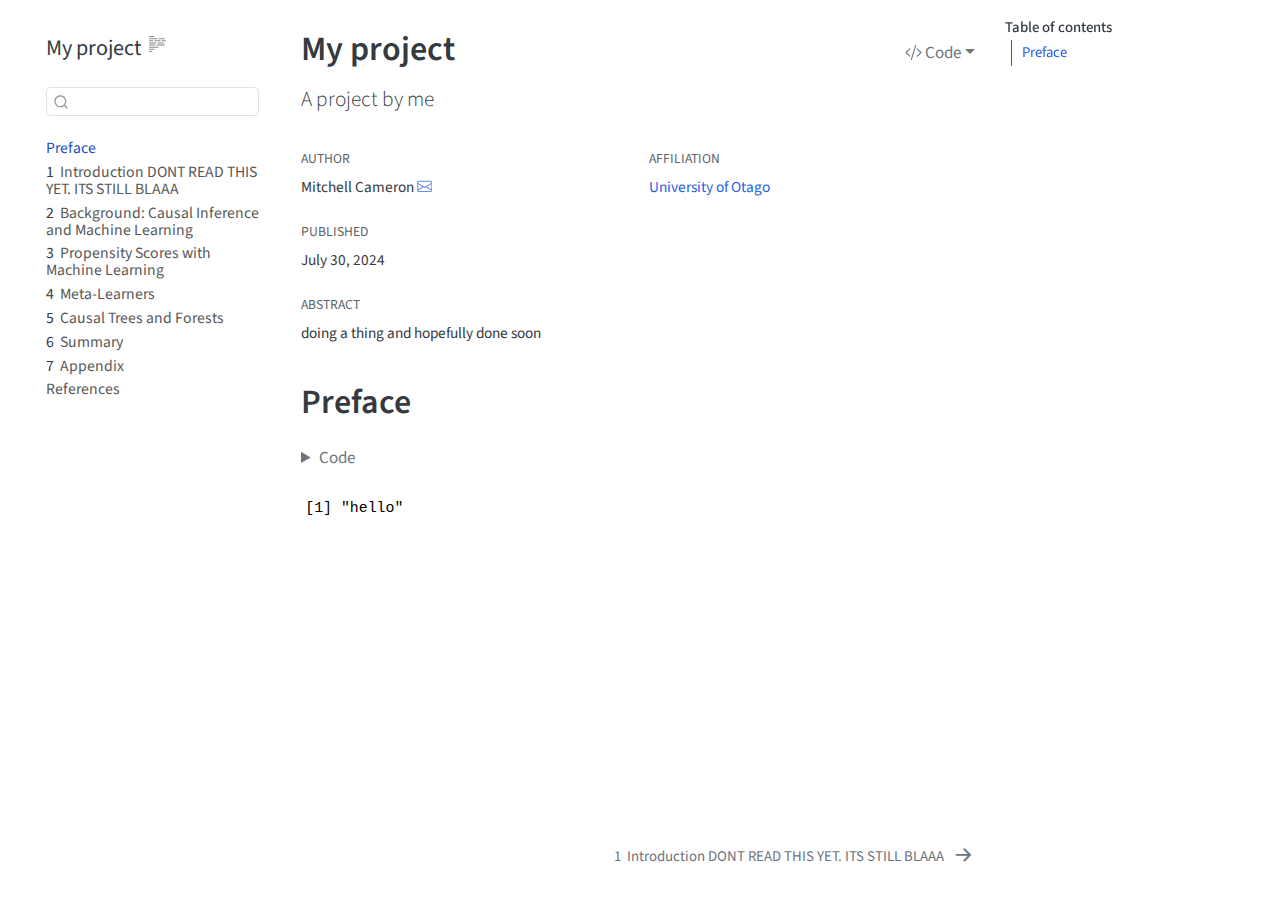
==== commit 20315cc2: "development of replication. misc typo corrections" ====
--- a/docs/index.html
+++ b/docs/index.html
@@ -7,7 +7,7 @@
 <meta name="viewport" content="width=device-width, initial-scale=1.0, user-scalable=yes">
 
 <meta name="author" content="Mitchell Cameron">
-<meta name="dcterms.date" content="2024-07-29">
+<meta name="dcterms.date" content="2024-07-30">
 
 <title>My project</title>
 <style>
@@ -255,7 +255,7 @@
     <div>
     <div class="quarto-title-meta-heading">Published</div>
     <div class="quarto-title-meta-contents">
-      <p class="date">July 29, 2024</p>
+      <p class="date">July 30, 2024</p>
     </div>
   </div>
   
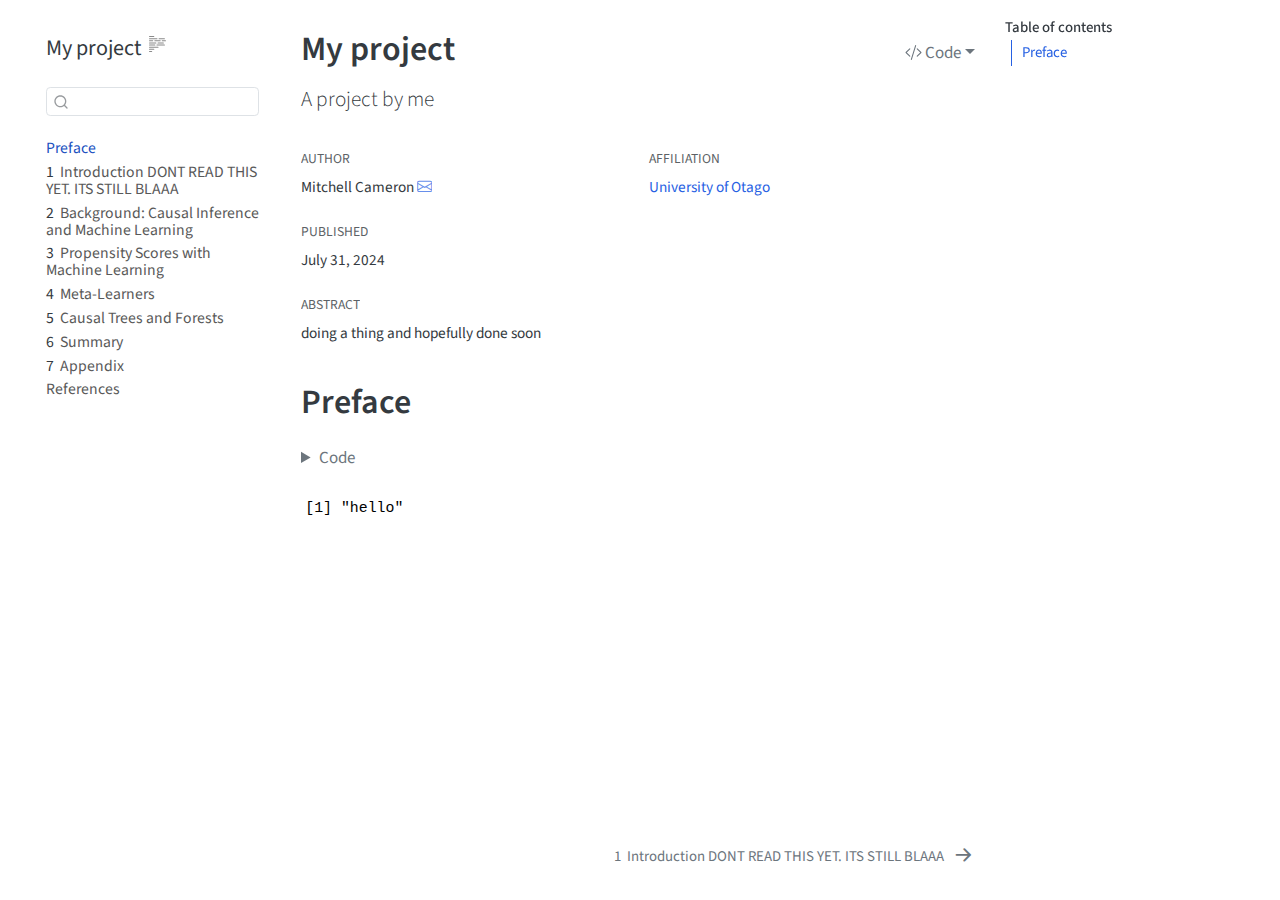
==== commit 798ed176: "typos, formatting changes" ====
--- a/docs/index.html
+++ b/docs/index.html
@@ -7,7 +7,7 @@
 <meta name="viewport" content="width=device-width, initial-scale=1.0, user-scalable=yes">
 
 <meta name="author" content="Mitchell Cameron">
-<meta name="dcterms.date" content="2024-07-30">
+<meta name="dcterms.date" content="2024-07-31">
 
 <title>My project</title>
 <style>
@@ -255,7 +255,7 @@
     <div>
     <div class="quarto-title-meta-heading">Published</div>
     <div class="quarto-title-meta-contents">
-      <p class="date">July 30, 2024</p>
+      <p class="date">July 31, 2024</p>
     </div>
   </div>
   
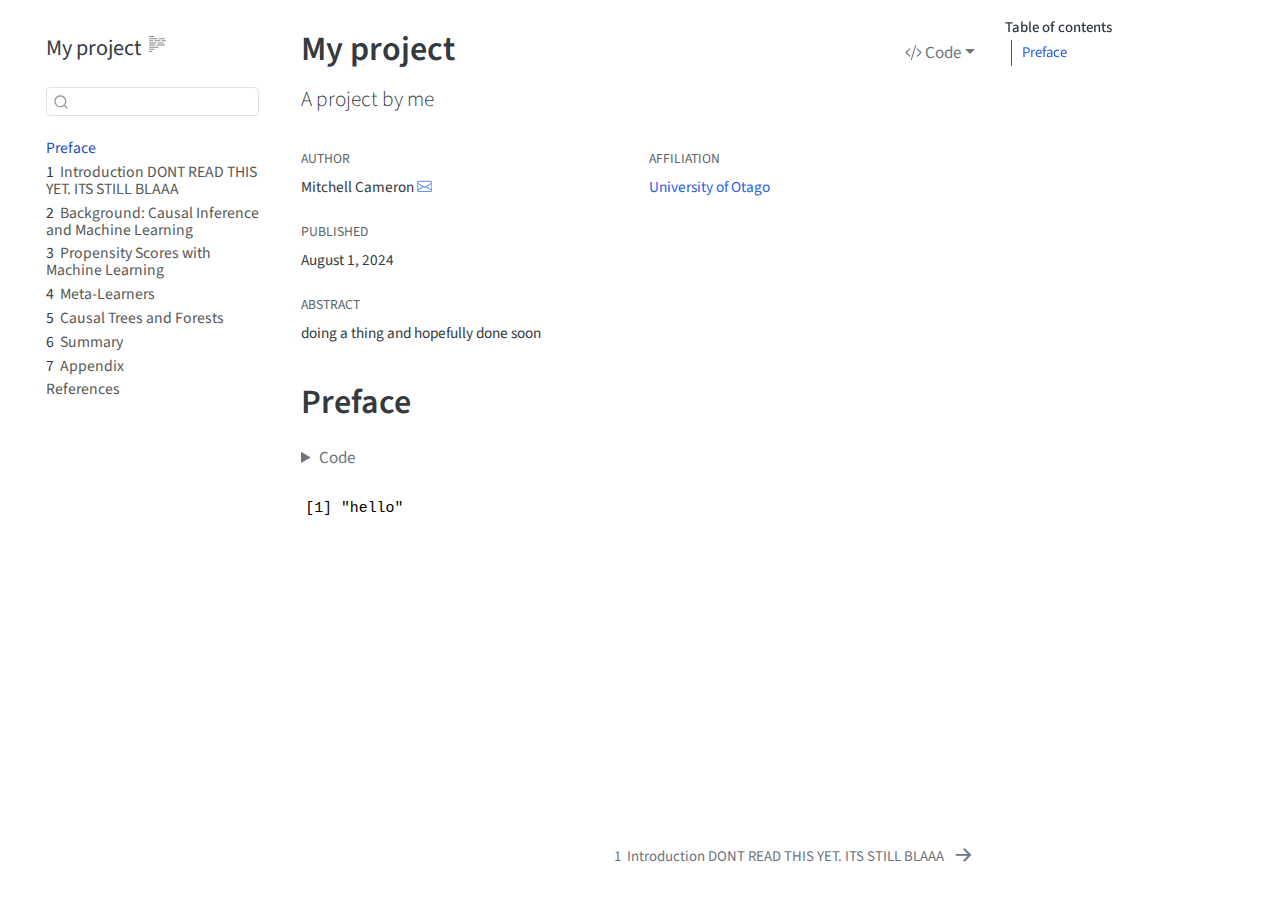
==== commit 6dd5387d: "finished draft of replication" ====
--- a/docs/index.html
+++ b/docs/index.html
@@ -7,7 +7,7 @@
 <meta name="viewport" content="width=device-width, initial-scale=1.0, user-scalable=yes">
 
 <meta name="author" content="Mitchell Cameron">
-<meta name="dcterms.date" content="2024-07-31">
+<meta name="dcterms.date" content="2024-08-01">
 
 <title>My project</title>
 <style>
@@ -255,7 +255,7 @@
     <div>
     <div class="quarto-title-meta-heading">Published</div>
     <div class="quarto-title-meta-contents">
-      <p class="date">July 31, 2024</p>
+      <p class="date">August 1, 2024</p>
     </div>
   </div>
   
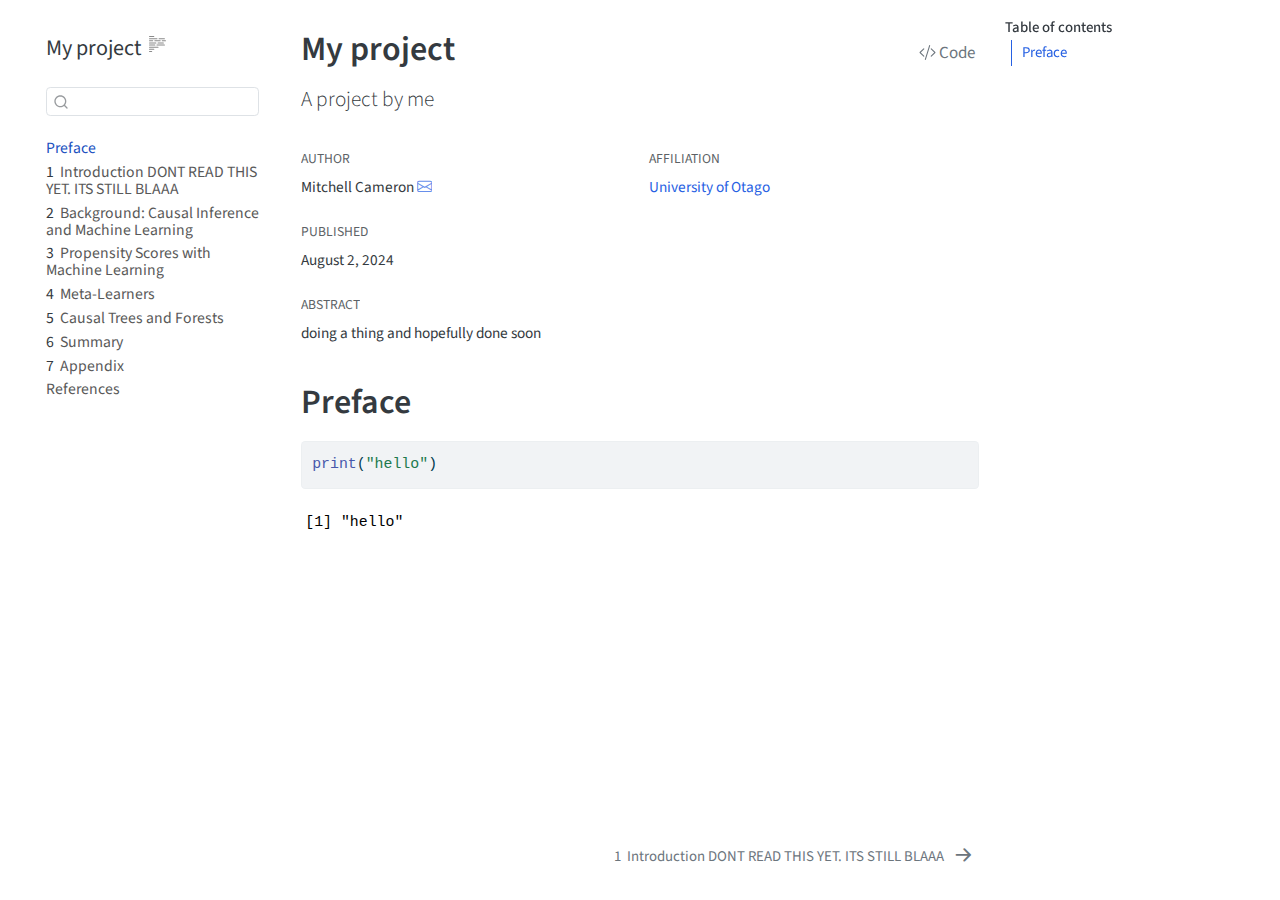
==== commit 89cca580: "references for packages included." ====
--- a/docs/index.html
+++ b/docs/index.html
@@ -7,7 +7,7 @@
 <meta name="viewport" content="width=device-width, initial-scale=1.0, user-scalable=yes">
 
 <meta name="author" content="Mitchell Cameron">
-<meta name="dcterms.date" content="2024-08-01">
+<meta name="dcterms.date" content="2024-08-02">
 
 <title>My project</title>
 <style>
@@ -228,7 +228,7 @@
 
 <header id="title-block-header" class="quarto-title-block default">
 <div class="quarto-title">
-<div class="quarto-title-block"><div><h1 class="title">My project</h1><button type="button" class="btn code-tools-button dropdown-toggle" id="quarto-code-tools-menu" data-bs-toggle="dropdown" aria-expanded="false"><i class="bi"></i> Code</button><ul class="dropdown-menu dropdown-menu-end" aria-labelelledby="quarto-code-tools-menu"><li><a id="quarto-show-all-code" class="dropdown-item" href="javascript:void(0)" role="button">Show All Code</a></li><li><a id="quarto-hide-all-code" class="dropdown-item" href="javascript:void(0)" role="button">Hide All Code</a></li><li><hr class="dropdown-divider"></li><li><a id="quarto-view-source" class="dropdown-item" href="javascript:void(0)" role="button">View Source</a></li></ul></div></div>
+<div class="quarto-title-block"><div><h1 class="title">My project</h1><button type="button" class="btn code-tools-button" id="quarto-code-tools-source"><i class="bi"></i> Code</button></div></div>
 <p class="subtitle lead">A project by me</p>
 </div>
 
@@ -255,7 +255,7 @@
     <div>
     <div class="quarto-title-meta-heading">Published</div>
     <div class="quarto-title-meta-contents">
-      <p class="date">August 1, 2024</p>
+      <p class="date">August 2, 2024</p>
     </div>
   </div>
   
@@ -276,10 +276,7 @@
 <section id="preface" class="level1 unnumbered">
 <h1 class="unnumbered">Preface</h1>
 <div class="cell">
-<details class="code-fold">
-<summary>Code</summary>
 <div class="sourceCode cell-code" id="cb1"><pre class="sourceCode r code-with-copy"><code class="sourceCode r"><span id="cb1-1"><a href="#cb1-1" aria-hidden="true" tabindex="-1"></a><span class="fu">print</span>(<span class="st">"hello"</span>)</span></code><button title="Copy to Clipboard" class="code-copy-button"><i class="bi"></i></button></pre></div>
-</details>
 <div class="cell-output cell-output-stdout">
 <pre><code>[1] "hello"</code></pre>
 </div>
